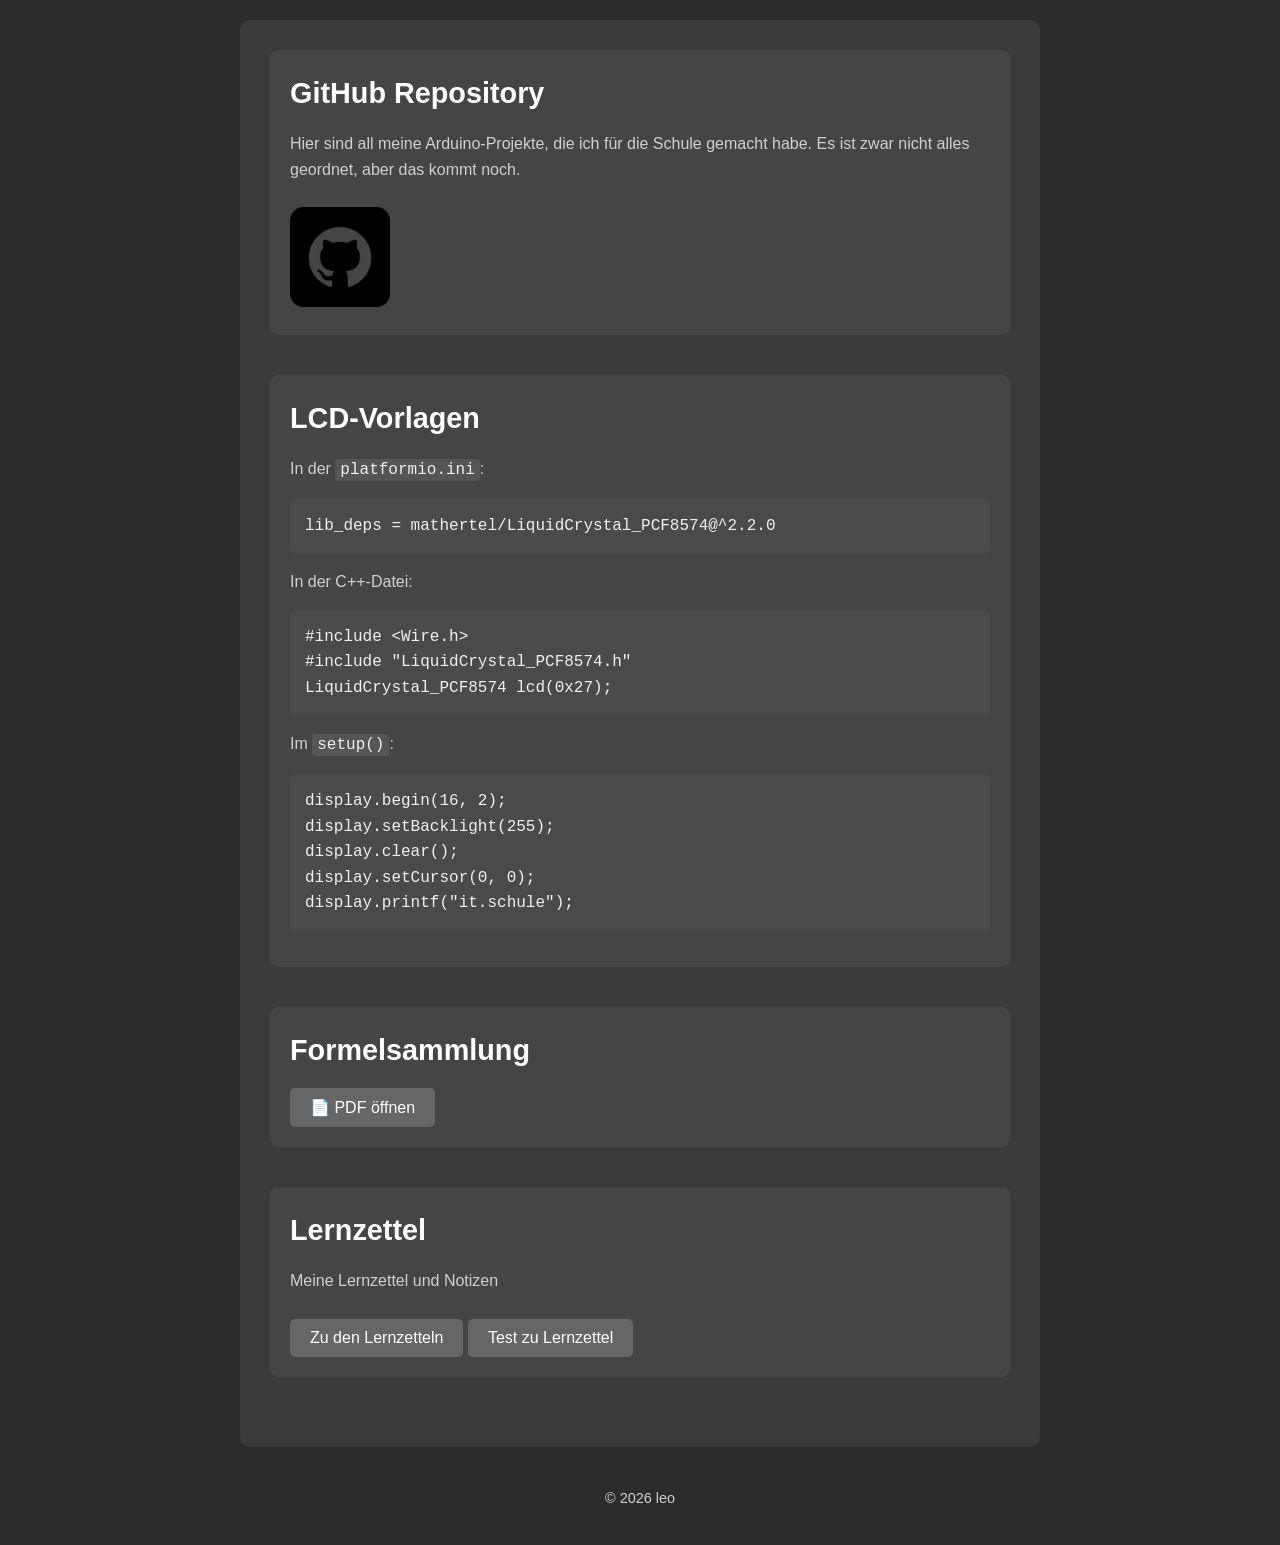
==== index.html @ ec0eaf1e "Update index.html" ====
<!DOCTYPE html>
<html lang="de">
<head>
    <meta charset="UTF-8">
    <meta name="viewport" content="width=device-width, initial-scale=1.0">
    <title>Meine Seite</title>
    <link rel="stylesheet" href="style.css">
</head>
<body>
    <main>
        <section id="github">
            <h2>GitHub Repository</h2>
            <p>Hier sind all meine Arduino-Projekte, die ich für die Schule gemacht habe. Es ist zwar nicht alles geordnet, aber das kommt noch.</p>
            <a href="https://github.com/leoletsplayer/ALLEHEI-ENGLEICH.git" target="_blank" rel="noreferrer noopener">
                <img src="github.png" alt="GitHub Repository Link">
            </a>
        </section>

        <section id="library-vorlagen">
            <h2>LCD-Vorlagen</h2>
            <p>In der <code>platformio.ini</code>:</p>
            <pre><code>lib_deps = mathertel/LiquidCrystal_PCF8574@^2.2.0</code></pre>

            <p>In der C++-Datei:</p>
            <pre><code>#include &lt;Wire.h&gt;
#include "LiquidCrystal_PCF8574.h"
LiquidCrystal_PCF8574 lcd(0x27);</code></pre>

            <p>Im <code>setup()</code>:</p>
            <pre><code>display.begin(16, 2);
display.setBacklight(255);
display.clear();
display.setCursor(0, 0);
display.printf("it.schule");</code></pre>
        </section>

        <section id="pdf-docs">
    <h2>Formelsammlung</h2>
    <button id="pdf-button">📄 PDF öffnen</button>
    <div id="pdf-container" style="display: none; margin-top: 20px;">
        <button id="pdf-close">Schließen ✕</button>
        <iframe id="pdf-viewer" src="" type="application/pdf" width="100%" height="600px"></iframe>
    </div>
</section>
        

        <section id="lernzettel">
            <h2>Lernzettel</h2>
            <p>Meine Lernzettel und Notizen</p>
            <a href="lernzettel-uebersicht.html" style="display: inline-block;">
                <button>Zu den Lernzetteln</button>
            </a>
            <a href="wissenstest.html" style="display: inline-block;">
                <button>Test zu Lernzettel</button>
            </a>
        </section>
    </main>

    <footer>
        <p>&copy; 2026 leo</p>
    </footer>

    <script src="index.js"></script>
</body>
</html>
---- style.css ----
* {
    margin: 0;
    padding: 0;
    box-sizing: border-box;
}

body {
    font-family: 'Arial', sans-serif;
    line-height: 1.6;
    color: #e0e0e0;
    background-color: #2c2c2c;
    min-height: 100vh;
    padding: 20px;
}

header {
    text-align: center;
    margin-bottom: 40px;
}

h1 {
    color: #ffffff;
    font-size: 2.5em;
}

main {
    max-width: 800px;
    margin: 0 auto;
    background: #3a3a3a;
    border-radius: 10px;
    padding: 30px;
}

section {
    margin-bottom: 40px;
    padding: 20px;
    border-radius: 8px;
    background: #454545;
}

h2 {
    color: #ffffff;
    margin-bottom: 15px;
    font-size: 1.8em;
}

p {
    margin-bottom: 15px;
    color: #d0d0d0;
}

a {
    display: inline-block;
    margin-top: 10px;
    color: #87ceeb;
    text-decoration: none;
    font-weight: bold;
    transition: color 0.3s;
}

a:hover {
    color: #ffffff;
}

#github img {
    width: 100px;
    height: auto;
    border-radius: 8px;
    transition: transform 0.3s;
}

#github img:hover {
    transform: scale(1.05);
}

code {
    background: #555;
    color: #f0f0f1;
    padding: 2px 5px;
    border-radius: 3px;
    font-family: 'Courier New', monospace;
}

pre {
    background: #4a4a4a;
    color: #f0f0f0;
    padding: 15px;
    border-radius: 5px;
    overflow-x: auto;
    margin: 15px 0;
}

pre code {
    background: none;
    padding: 0;
}

button {
    background: #666;
    color: #ffffff;
    border: none;
    padding: 10px 20px;
    border-radius: 5px;
    cursor: pointer;
    font-size: 1em;
    transition: background 0.3s;
}

button:hover {
    background: #777;
}

footer {
    text-align: center;
    margin-top: 40px;
    color: #b0b0b0;
    font-size: 0.9em;
}

@media (max-width: 600px) {
    body { padding: 10px; }
    h1 { font-size: 2em; }
    main { padding: 20px; }
    section { padding: 15px; }
    #github img { width: 80px; }
}
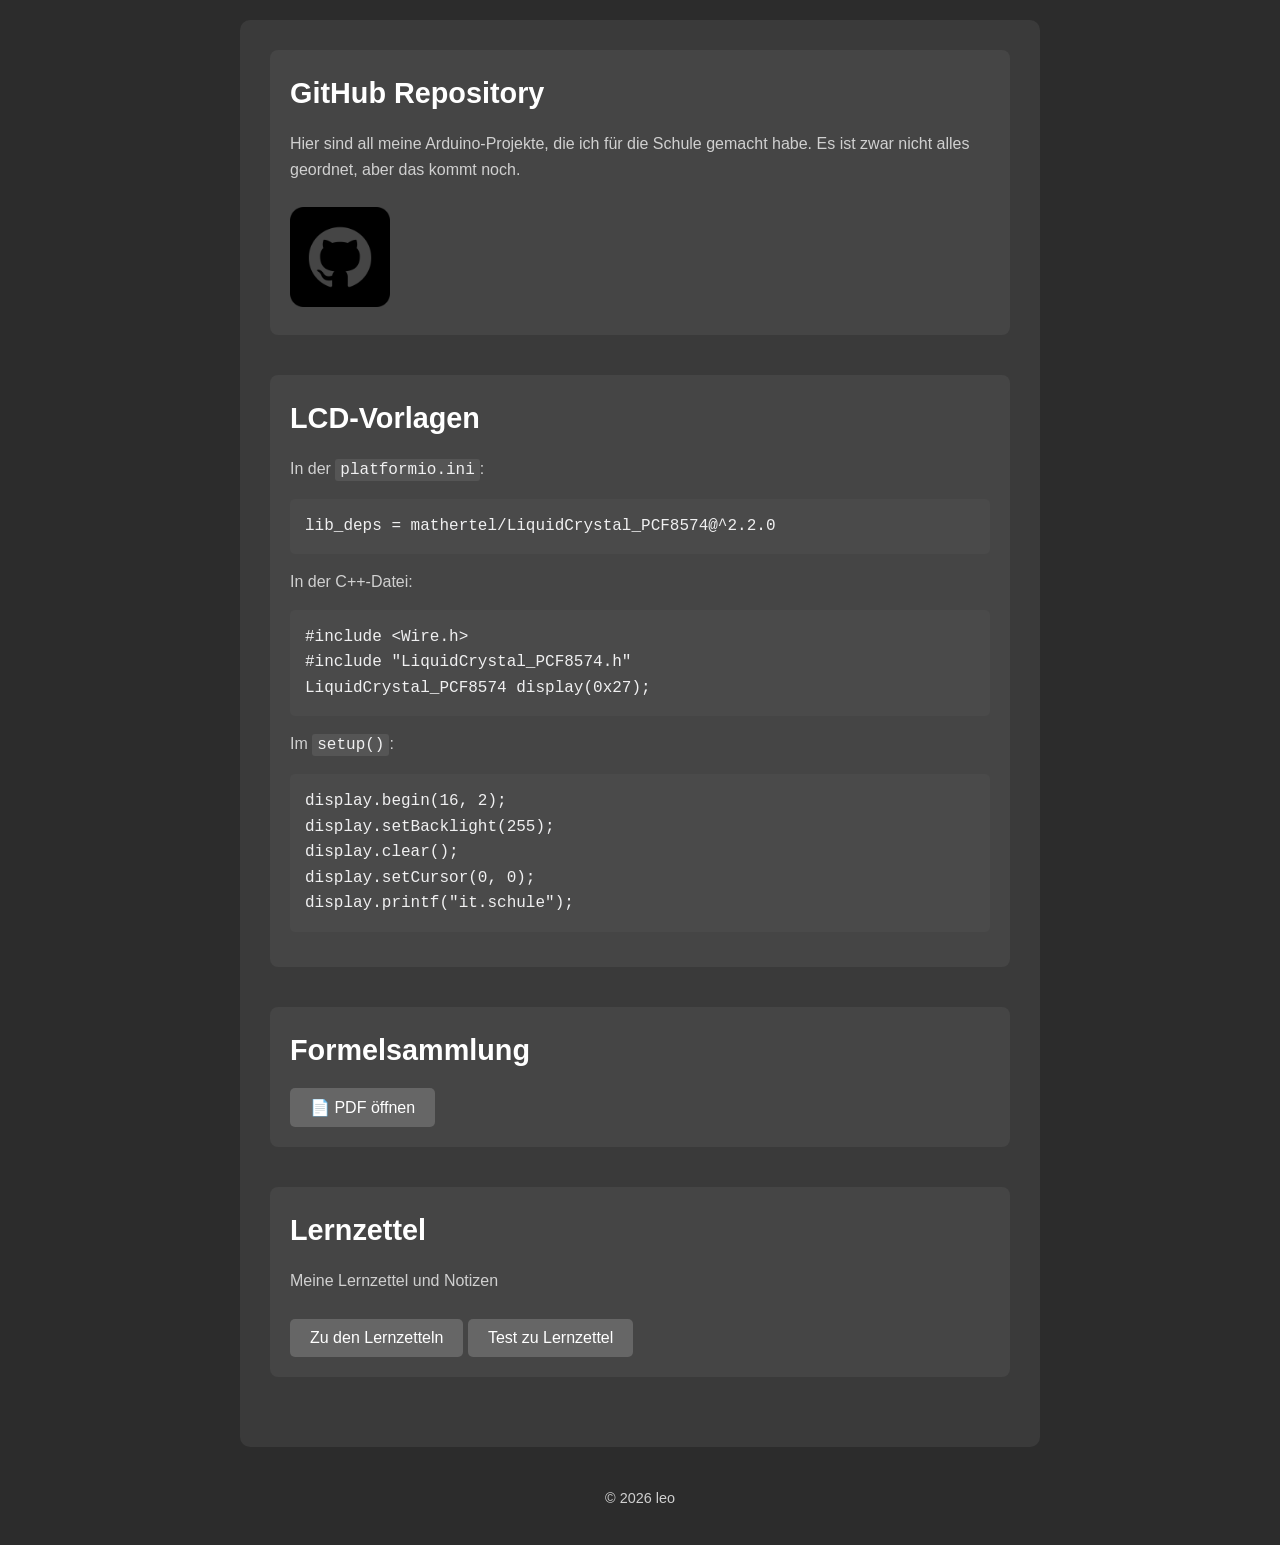
==== commit 1391b613: "Update index.html" ====
--- a/index.html
+++ b/index.html
@@ -24,7 +24,7 @@
             <p>In der C++-Datei:</p>
             <pre><code>#include &lt;Wire.h&gt;
 #include "LiquidCrystal_PCF8574.h"
-LiquidCrystal_PCF8574 lcd(0x27);</code></pre>
+LiquidCrystal_PCF8574 display(0x27);</code></pre>
 
             <p>Im <code>setup()</code>:</p>
             <pre><code>display.begin(16, 2);
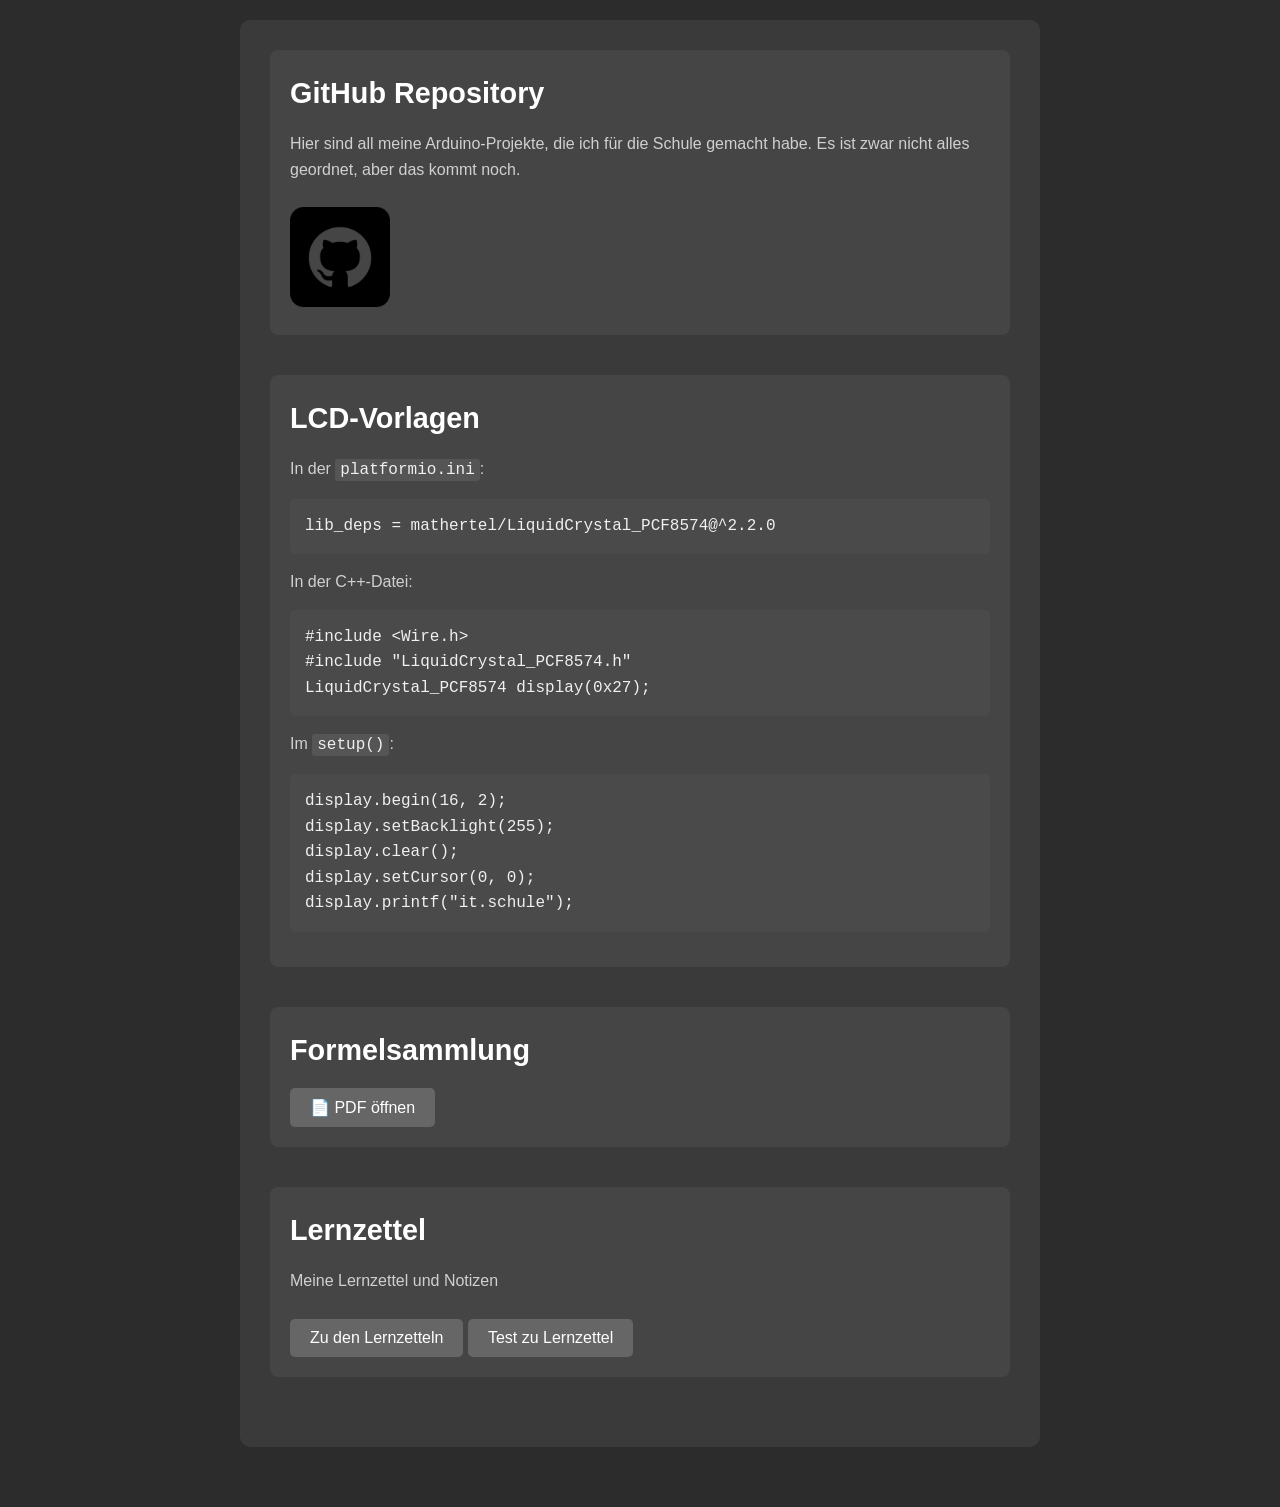
==== commit f714826a: "Update index.html" ====
--- a/index.html
+++ b/index.html
@@ -57,7 +57,7 @@
     </main>
 
     <footer>
-        <p>&copy; 2026 leo</p>
+        
     </footer>
 
     <script src="index.js"></script>
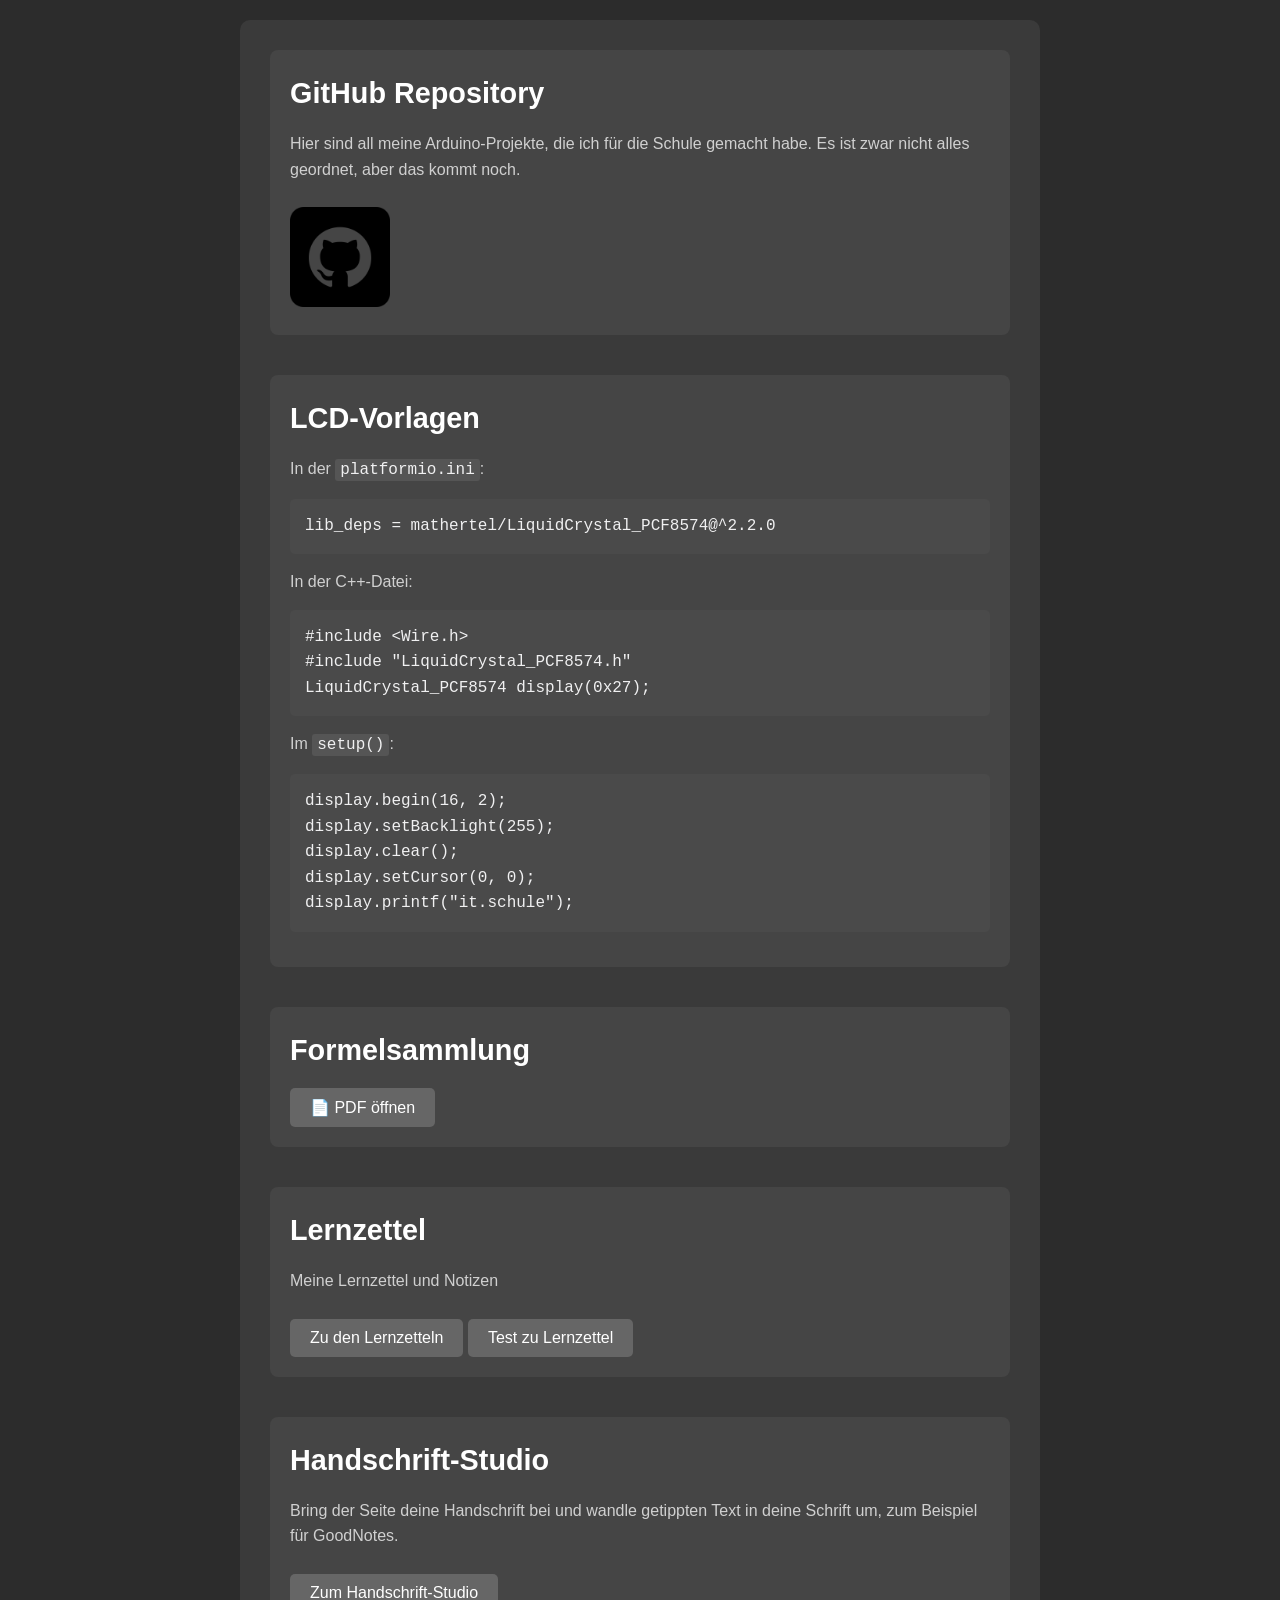
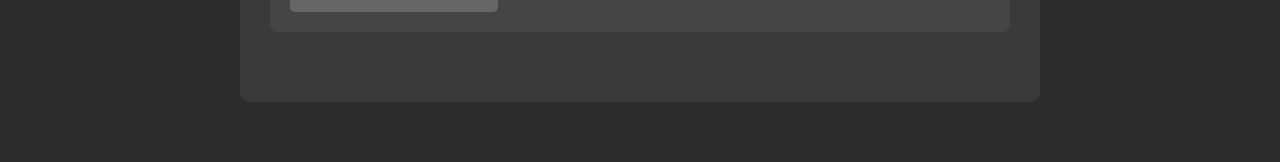
==== commit 8a1dccdf: "Add Handschrift-Studio page and link it from the start page Co-Authored-By: Claude Fable 5.2 <norepl" ====
--- a/index.html
+++ b/index.html
@@ -1,65 +1,73 @@
-<!DOCTYPE html>
-<html lang="de">
-<head>
-    <meta charset="UTF-8">
-    <meta name="viewport" content="width=device-width, initial-scale=1.0">
-    <title>Meine Seite</title>
-    <link rel="stylesheet" href="style.css">
-</head>
-<body>
-    <main>
-        <section id="github">
-            <h2>GitHub Repository</h2>
-            <p>Hier sind all meine Arduino-Projekte, die ich für die Schule gemacht habe. Es ist zwar nicht alles geordnet, aber das kommt noch.</p>
-            <a href="https://github.com/leoletsplayer/ALLEHEI-ENGLEICH.git" target="_blank" rel="noreferrer noopener">
-                <img src="github.png" alt="GitHub Repository Link">
-            </a>
-        </section>
-
-        <section id="library-vorlagen">
-            <h2>LCD-Vorlagen</h2>
-            <p>In der <code>platformio.ini</code>:</p>
-            <pre><code>lib_deps = mathertel/LiquidCrystal_PCF8574@^2.2.0</code></pre>
-
-            <p>In der C++-Datei:</p>
-            <pre><code>#include &lt;Wire.h&gt;
-#include "LiquidCrystal_PCF8574.h"
-LiquidCrystal_PCF8574 display(0x27);</code></pre>
-
-            <p>Im <code>setup()</code>:</p>
-            <pre><code>display.begin(16, 2);
-display.setBacklight(255);
-display.clear();
-display.setCursor(0, 0);
-display.printf("it.schule");</code></pre>
-        </section>
-
-        <section id="pdf-docs">
-    <h2>Formelsammlung</h2>
-    <button id="pdf-button">📄 PDF öffnen</button>
-    <div id="pdf-container" style="display: none; margin-top: 20px;">
-        <button id="pdf-close">Schließen ✕</button>
-        <iframe id="pdf-viewer" src="" type="application/pdf" width="100%" height="600px"></iframe>
-    </div>
-</section>
-        
-
-        <section id="lernzettel">
-            <h2>Lernzettel</h2>
-            <p>Meine Lernzettel und Notizen</p>
-            <a href="lernzettel-uebersicht.html" style="display: inline-block;">
-                <button>Zu den Lernzetteln</button>
-            </a>
-            <a href="wissenstest.html" style="display: inline-block;">
-                <button>Test zu Lernzettel</button>
-            </a>
-        </section>
-    </main>
-
-    <footer>
-        
-    </footer>
-
-    <script src="index.js"></script>
-</body>
-</html>
+<!DOCTYPE html>
+<html lang="de">
+<head>
+    <meta charset="UTF-8">
+    <meta name="viewport" content="width=device-width, initial-scale=1.0">
+    <title>Meine Seite</title>
+    <link rel="stylesheet" href="style.css">
+</head>
+<body>
+    <main>
+        <section id="github">
+            <h2>GitHub Repository</h2>
+            <p>Hier sind all meine Arduino-Projekte, die ich für die Schule gemacht habe. Es ist zwar nicht alles geordnet, aber das kommt noch.</p>
+            <a href="https://github.com/leoletsplayer/ALLEHEI-ENGLEICH.git" target="_blank" rel="noreferrer noopener">
+                <img src="github.png" alt="GitHub Repository Link">
+            </a>
+        </section>
+
+        <section id="library-vorlagen">
+            <h2>LCD-Vorlagen</h2>
+            <p>In der <code>platformio.ini</code>:</p>
+            <pre><code>lib_deps = mathertel/LiquidCrystal_PCF8574@^2.2.0</code></pre>
+
+            <p>In der C++-Datei:</p>
+            <pre><code>#include &lt;Wire.h&gt;
+#include "LiquidCrystal_PCF8574.h"
+LiquidCrystal_PCF8574 display(0x27);</code></pre>
+
+            <p>Im <code>setup()</code>:</p>
+            <pre><code>display.begin(16, 2);
+display.setBacklight(255);
+display.clear();
+display.setCursor(0, 0);
+display.printf("it.schule");</code></pre>
+        </section>
+
+        <section id="pdf-docs">
+    <h2>Formelsammlung</h2>
+    <button id="pdf-button">📄 PDF öffnen</button>
+    <div id="pdf-container" style="display: none; margin-top: 20px;">
+        <button id="pdf-close">Schließen ✕</button>
+        <iframe id="pdf-viewer" src="" type="application/pdf" width="100%" height="600px"></iframe>
+    </div>
+</section>
+        
+
+        <section id="lernzettel">
+            <h2>Lernzettel</h2>
+            <p>Meine Lernzettel und Notizen</p>
+            <a href="lernzettel-uebersicht.html" style="display: inline-block;">
+                <button>Zu den Lernzetteln</button>
+            </a>
+            <a href="wissenstest.html" style="display: inline-block;">
+                <button>Test zu Lernzettel</button>
+            </a>
+        </section>
+
+        <section id="handschrift">
+            <h2>Handschrift-Studio</h2>
+            <p>Bring der Seite deine Handschrift bei und wandle getippten Text in deine Schrift um, zum Beispiel für GoodNotes.</p>
+            <a href="handschrift.html" style="display: inline-block;">
+                <button>Zum Handschrift-Studio</button>
+            </a>
+        </section>
+    </main>
+
+    <footer>
+        
+    </footer>
+
+    <script src="index.js"></script>
+</body>
+</html>
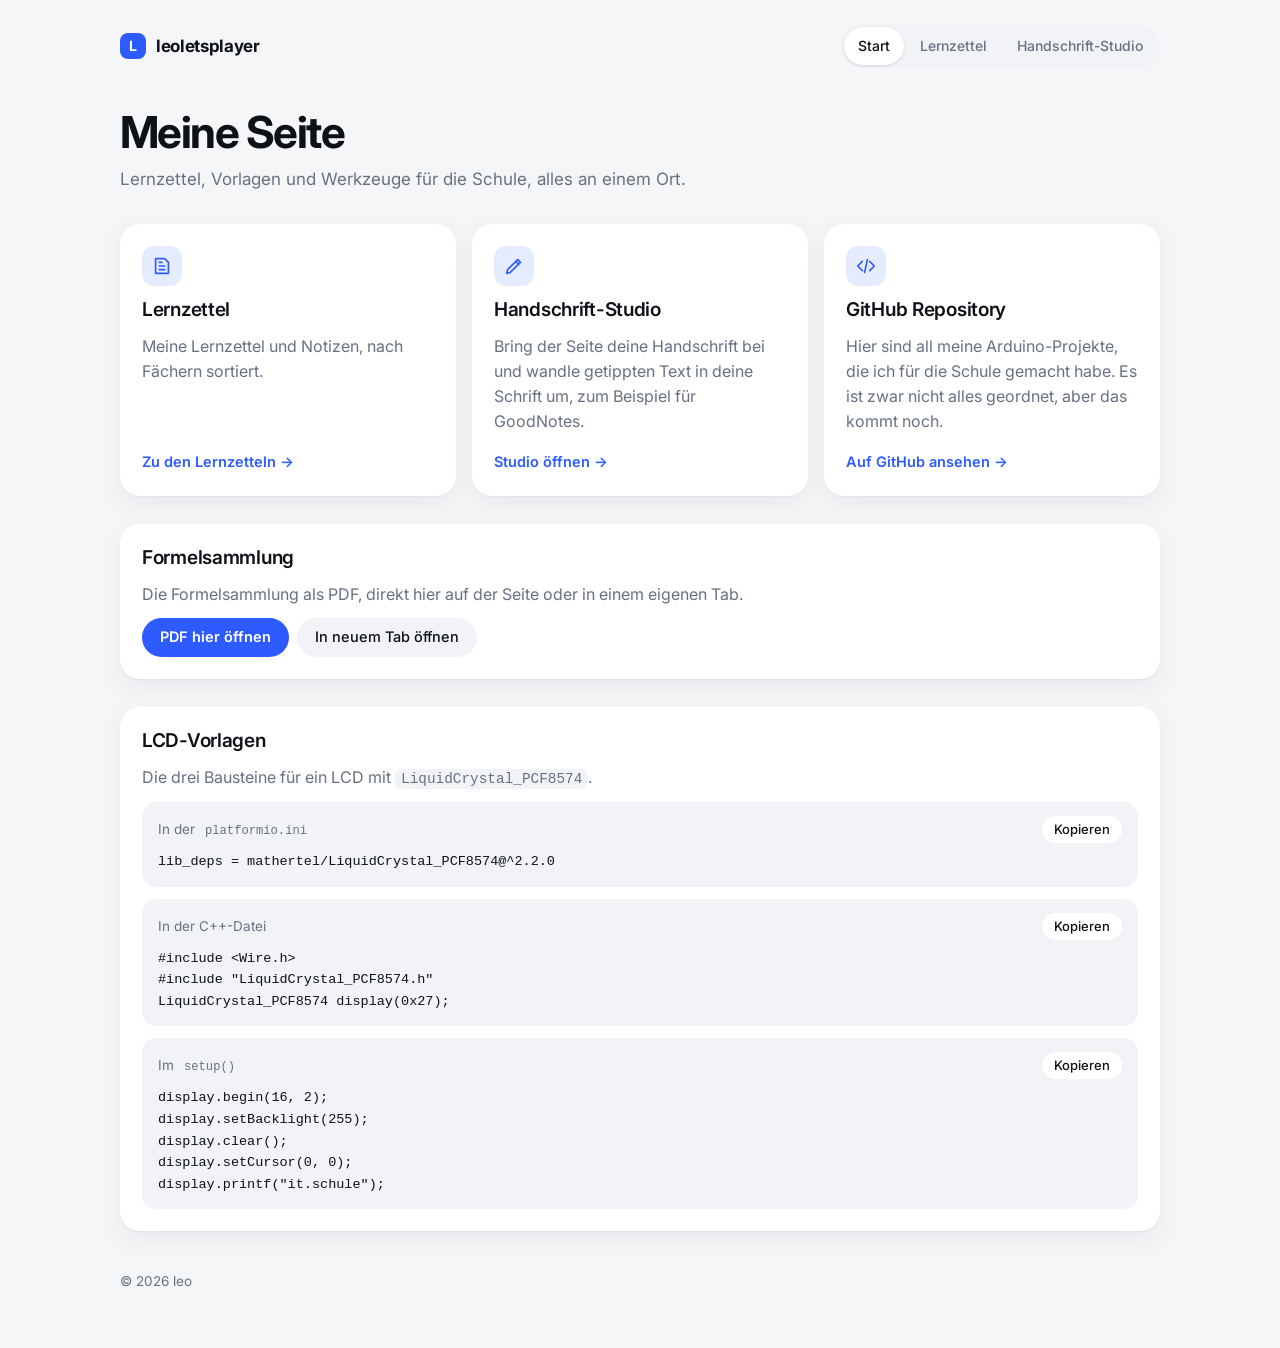
==== commit 2d8096d1: "Redesign start page and Lernzettel overview in the clean light style, remove test link Co-Authored-B" ====
--- a/index.html
+++ b/index.html
@@ -2,70 +2,86 @@
 <html lang="de">
 <head>
     <meta charset="UTF-8">
-    <meta name="viewport" content="width=device-width, initial-scale=1.0">
+    <meta name="viewport" content="width=device-width, initial-scale=1.0, viewport-fit=cover">
     <title>Meine Seite</title>
+    <link rel="stylesheet" href="https://fonts.googleapis.com/css2?family=Inter:wght@400;500;600;700&display=swap">
     <link rel="stylesheet" href="style.css">
 </head>
 <body>
     <main>
-        <section id="github">
-            <h2>GitHub Repository</h2>
-            <p>Hier sind all meine Arduino-Projekte, die ich für die Schule gemacht habe. Es ist zwar nicht alles geordnet, aber das kommt noch.</p>
-            <a href="https://github.com/leoletsplayer/ALLEHEI-ENGLEICH.git" target="_blank" rel="noreferrer noopener">
-                <img src="github.png" alt="GitHub Repository Link">
+        <header class="top">
+            <a class="brand" href="index.html"><i>L</i>leoletsplayer</a>
+            <nav class="nav" aria-label="Seiten">
+                <a href="index.html" aria-current="page">Start</a>
+                <a href="lernzettel-uebersicht.html">Lernzettel</a>
+                <a href="handschrift.html">Handschrift-Studio</a>
+            </nav>
+        </header>
+
+        <div class="intro">
+            <h1>Meine Seite</h1>
+            <p>Lernzettel, Vorlagen und Werkzeuge für die Schule, alles an einem Ort.</p>
+        </div>
+
+        <div class="grid">
+            <a class="card" href="lernzettel-uebersicht.html" id="lernzettel">
+                <span class="icon"><svg viewBox="0 0 24 24" aria-hidden="true"><path d="M5 4h10l4 4v12H5z"/><path d="M9 12h6M9 16h6M9 8h3"/></svg></span>
+                <h2>Lernzettel</h2>
+                <p>Meine Lernzettel und Notizen, nach Fächern sortiert.</p>
+                <span class="go">Zu den Lernzetteln</span>
             </a>
+            <a class="card" href="handschrift.html" id="handschrift">
+                <span class="icon"><svg viewBox="0 0 24 24" aria-hidden="true"><path d="M4 20l4-1 11-11-3-3L5 16z"/><path d="M14 7l3 3"/></svg></span>
+                <h2>Handschrift-Studio</h2>
+                <p>Bring der Seite deine Handschrift bei und wandle getippten Text in deine Schrift um, zum Beispiel für GoodNotes.</p>
+                <span class="go">Studio öffnen</span>
+            </a>
+            <a class="card" href="https://github.com/leoletsplayer/ALLEHEI-ENGLEICH.git" target="_blank" rel="noreferrer noopener" id="github">
+                <span class="icon"><svg viewBox="0 0 24 24" aria-hidden="true"><path d="M8 7l-5 5 5 5M16 7l5 5-5 5M13.5 5l-3 14"/></svg></span>
+                <h2>GitHub Repository</h2>
+                <p>Hier sind all meine Arduino-Projekte, die ich für die Schule gemacht habe. Es ist zwar nicht alles geordnet, aber das kommt noch.</p>
+                <span class="go">Auf GitHub ansehen</span>
+            </a>
+        </div>
+
+        <section class="card" id="pdf-docs">
+            <h2>Formelsammlung</h2>
+            <p>Die Formelsammlung als PDF, direkt hier auf der Seite oder in einem eigenen Tab.</p>
+            <div class="row">
+                <button class="primary" id="pdf-button">PDF hier öffnen</button>
+                <a class="btn" href="Formelsammlung.pdf" target="_blank" rel="noopener">In neuem Tab öffnen</a>
+            </div>
+            <div id="pdf-container" hidden>
+                <iframe id="pdf-viewer" src="" title="Formelsammlung"></iframe>
+            </div>
         </section>
 
-        <section id="library-vorlagen">
+        <section class="card" id="library-vorlagen">
             <h2>LCD-Vorlagen</h2>
-            <p>In der <code>platformio.ini</code>:</p>
-            <pre><code>lib_deps = mathertel/LiquidCrystal_PCF8574@^2.2.0</code></pre>
-
-            <p>In der C++-Datei:</p>
-            <pre><code>#include &lt;Wire.h&gt;
+            <p>Die drei Bausteine für ein LCD mit <code>LiquidCrystal_PCF8574</code>.</p>
+            <div class="snippet">
+                <div class="row"><span class="label">In der <code>platformio.ini</code></span><button class="small copy">Kopieren</button></div>
+                <pre><code>lib_deps = mathertel/LiquidCrystal_PCF8574@^2.2.0</code></pre>
+            </div>
+            <div class="snippet">
+                <div class="row"><span class="label">In der C++-Datei</span><button class="small copy">Kopieren</button></div>
+                <pre><code>#include &lt;Wire.h&gt;
 #include "LiquidCrystal_PCF8574.h"
 LiquidCrystal_PCF8574 display(0x27);</code></pre>
-
-            <p>Im <code>setup()</code>:</p>
-            <pre><code>display.begin(16, 2);
+            </div>
+            <div class="snippet">
+                <div class="row"><span class="label">Im <code>setup()</code></span><button class="small copy">Kopieren</button></div>
+                <pre><code>display.begin(16, 2);
 display.setBacklight(255);
 display.clear();
 display.setCursor(0, 0);
 display.printf("it.schule");</code></pre>
-        </section>
-
-        <section id="pdf-docs">
-    <h2>Formelsammlung</h2>
-    <button id="pdf-button">📄 PDF öffnen</button>
-    <div id="pdf-container" style="display: none; margin-top: 20px;">
-        <button id="pdf-close">Schließen ✕</button>
-        <iframe id="pdf-viewer" src="" type="application/pdf" width="100%" height="600px"></iframe>
-    </div>
-</section>
-        
-
-        <section id="lernzettel">
-            <h2>Lernzettel</h2>
-            <p>Meine Lernzettel und Notizen</p>
-            <a href="lernzettel-uebersicht.html" style="display: inline-block;">
-                <button>Zu den Lernzetteln</button>
-            </a>
-            <a href="wissenstest.html" style="display: inline-block;">
-                <button>Test zu Lernzettel</button>
-            </a>
-        </section>
-
-        <section id="handschrift">
-            <h2>Handschrift-Studio</h2>
-            <p>Bring der Seite deine Handschrift bei und wandle getippten Text in deine Schrift um, zum Beispiel für GoodNotes.</p>
-            <a href="handschrift.html" style="display: inline-block;">
-                <button>Zum Handschrift-Studio</button>
-            </a>
+            </div>
         </section>
     </main>
 
     <footer>
-        
+        <p>&copy; 2026 leo</p>
     </footer>
 
     <script src="index.js"></script>
--- a/style.css
+++ b/style.css
@@ -1,126 +1,79 @@
-* {
-    margin: 0;
-    padding: 0;
-    box-sizing: border-box;
-}
-
-body {
-    font-family: 'Arial', sans-serif;
-    line-height: 1.6;
-    color: #e0e0e0;
-    background-color: #2c2c2c;
-    min-height: 100vh;
-    padding: 20px;
-}
-
-header {
-    text-align: center;
-    margin-bottom: 40px;
-}
-
-h1 {
-    color: #ffffff;
-    font-size: 2.5em;
-}
-
-main {
-    max-width: 800px;
-    margin: 0 auto;
-    background: #3a3a3a;
-    border-radius: 10px;
-    padding: 30px;
-}
-
-section {
-    margin-bottom: 40px;
-    padding: 20px;
-    border-radius: 8px;
-    background: #454545;
-}
-
-h2 {
-    color: #ffffff;
-    margin-bottom: 15px;
-    font-size: 1.8em;
-}
-
-p {
-    margin-bottom: 15px;
-    color: #d0d0d0;
-}
-
-a {
-    display: inline-block;
-    margin-top: 10px;
-    color: #87ceeb;
-    text-decoration: none;
-    font-weight: bold;
-    transition: color 0.3s;
-}
-
-a:hover {
-    color: #ffffff;
-}
-
-#github img {
-    width: 100px;
-    height: auto;
-    border-radius: 8px;
-    transition: transform 0.3s;
-}
-
-#github img:hover {
-    transform: scale(1.05);
-}
-
-code {
-    background: #555;
-    color: #f0f0f1;
-    padding: 2px 5px;
-    border-radius: 3px;
-    font-family: 'Courier New', monospace;
-}
-
-pre {
-    background: #4a4a4a;
-    color: #f0f0f0;
-    padding: 15px;
-    border-radius: 5px;
-    overflow-x: auto;
-    margin: 15px 0;
-}
-
-pre code {
-    background: none;
-    padding: 0;
-}
-
-button {
-    background: #666;
-    color: #ffffff;
-    border: none;
-    padding: 10px 20px;
-    border-radius: 5px;
-    cursor: pointer;
-    font-size: 1em;
-    transition: background 0.3s;
-}
-
-button:hover {
-    background: #777;
-}
-
-footer {
-    text-align: center;
-    margin-top: 40px;
-    color: #b0b0b0;
-    font-size: 0.9em;
-}
-
-@media (max-width: 600px) {
-    body { padding: 10px; }
-    h1 { font-size: 2em; }
-    main { padding: 20px; }
-    section { padding: 15px; }
-    #github img { width: 80px; }
-}
+/* Gemeinsamer Stil der Website: hell, ruhig, wenige große Karten, eine Akzentfarbe. */
+:root {
+    --bg: #f5f6f8; --surface: #ffffff; --cell: #f1f3f7; --fg: #0e1116; --muted: #687182; --line: #e4e7ee;
+    --accent: #2d5bff; --accent-fg: #ffffff; --accent-soft: #e6ecff;
+    --shadow: 0 1px 2px rgba(16, 24, 40, .04), 0 8px 24px rgba(16, 24, 40, .06);
+    --font: "Inter", system-ui, -apple-system, "Segoe UI", sans-serif;
+    --mono: ui-monospace, "SF Mono", Menlo, Consolas, monospace;
+    color-scheme: light;
+}
+
+* { margin: 0; padding: 0; box-sizing: border-box; }
+
+body {
+    font: 16px/1.55 var(--font);
+    color: var(--fg);
+    background: var(--bg);
+    min-height: 100vh;
+    padding: 24px max(16px, env(safe-area-inset-right, 0px)) 56px max(16px, env(safe-area-inset-left, 0px));
+    -webkit-font-smoothing: antialiased;
+}
+
+main { max-width: 1040px; margin: 0 auto; display: flex; flex-direction: column; gap: 28px; }
+
+/* Kopfzeile */
+.top { display: flex; flex-wrap: wrap; align-items: center; justify-content: space-between; gap: 12px; }
+.brand { display: flex; align-items: center; gap: 10px; font-weight: 700; font-size: 17px; letter-spacing: -.02em; color: var(--fg); text-decoration: none; }
+.brand i { width: 26px; height: 26px; border-radius: 8px; background: var(--accent); display: grid; place-items: center; color: var(--accent-fg); font: 700 14px/1 var(--font); font-style: normal; }
+.nav { display: inline-flex; flex-wrap: wrap; gap: 2px; background: var(--cell); border-radius: 999px; padding: 3px; }
+.nav a { padding: 8px 14px; border-radius: 999px; color: var(--muted); font-size: 14px; font-weight: 500; text-decoration: none; }
+.nav a:hover { color: var(--fg); }
+.nav a[aria-current="page"] { background: var(--surface); color: var(--fg); box-shadow: 0 1px 3px rgba(16, 24, 40, .14); }
+
+/* Text */
+h1 { font-size: clamp(30px, 5vw, 44px); line-height: 1.1; letter-spacing: -.035em; font-weight: 700; text-wrap: balance; }
+h2 { font-size: 19px; line-height: 1.25; letter-spacing: -.015em; font-weight: 600; }
+p { color: var(--muted); max-width: 62ch; }
+.intro { display: flex; flex-direction: column; gap: 10px; padding-block: 12px 4px; }
+.intro p { font-size: 17px; }
+a { color: var(--accent); }
+
+/* Karten */
+.grid { display: grid; grid-template-columns: repeat(auto-fit, minmax(min(100%, 280px), 1fr)); gap: 16px; }
+.card { background: var(--surface); border-radius: 20px; box-shadow: var(--shadow); padding: 22px; display: flex; flex-direction: column; gap: 12px; min-width: 0; }
+a.card { color: inherit; text-decoration: none; transition: transform .15s, box-shadow .15s; }
+a.card:hover { transform: translateY(-2px); box-shadow: 0 2px 4px rgba(16, 24, 40, .05), 0 14px 32px rgba(16, 24, 40, .1); }
+a.card .go { margin-top: auto; padding-top: 6px; color: var(--accent); font-weight: 600; font-size: 14.5px; }
+a.card .go::after { content: " →"; }
+.icon { width: 40px; height: 40px; border-radius: 12px; background: var(--accent-soft); color: var(--accent); display: grid; place-items: center; }
+.icon svg { width: 22px; height: 22px; fill: none; stroke: currentColor; stroke-width: 1.8; stroke-linecap: round; stroke-linejoin: round; }
+
+/* Knöpfe */
+.row { display: flex; flex-wrap: wrap; gap: 8px; align-items: center; }
+button, .btn {
+    font: 500 14.5px/1 var(--font); color: var(--fg); background: var(--cell); border: 0; border-radius: 999px;
+    padding: 12px 18px; cursor: pointer; text-decoration: none; display: inline-flex; align-items: center; gap: 8px; transition: background .15s, opacity .15s;
+}
+button:hover, .btn:hover { background: var(--line); }
+button.primary, .btn.primary { background: var(--accent); color: var(--accent-fg); font-weight: 600; }
+button.primary:hover, .btn.primary:hover { background: var(--accent); opacity: .9; }
+button.small { padding: 7px 12px; font-size: 13px; }
+:focus-visible { outline: 2px solid var(--accent); outline-offset: 2px; }
+
+/* Code */
+code { font-family: var(--mono); font-size: .9em; background: var(--cell); padding: 2px 6px; border-radius: 6px; }
+.snippet { background: var(--cell); border-radius: 14px; padding: 14px 16px; display: flex; flex-direction: column; gap: 8px; min-width: 0; }
+.snippet .row { justify-content: space-between; }
+.snippet .label { font-size: 13.5px; color: var(--muted); }
+.snippet button { background: var(--surface); }
+pre { overflow-x: auto; font: 13.5px/1.6 var(--mono); color: var(--fg); }
+pre code { background: none; padding: 0; font-size: inherit; }
+
+/* PDF */
+#pdf-container { display: flex; flex-direction: column; gap: 10px; }
+#pdf-viewer { width: 100%; height: 70vh; border: 0; border-radius: 14px; background: var(--cell); }
+[hidden] { display: none !important; }
+
+footer { max-width: 1040px; margin: 40px auto 0; color: var(--muted); font-size: 13.5px; }
+
+@media (prefers-reduced-motion: reduce) { a.card, button, .btn { transition: none; } a.card:hover { transform: none; } }
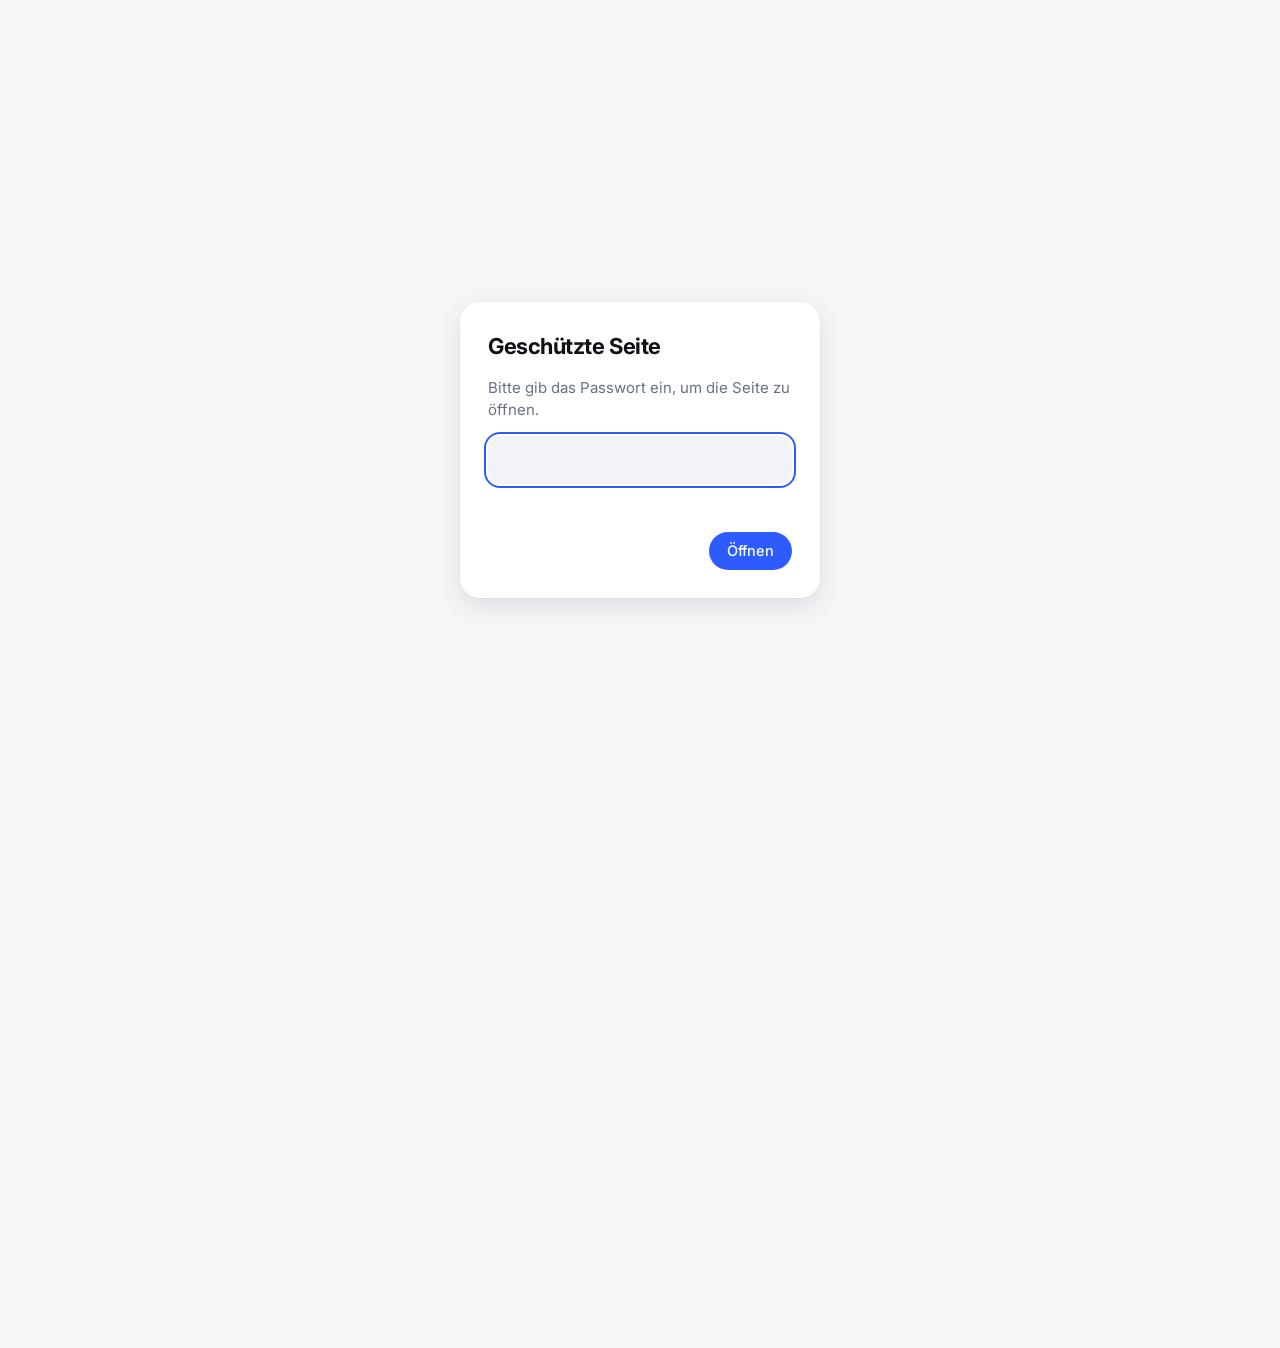
==== commit b2d71990: "Add password gate on all pages, admin login and statistics page Co-Authored-By: Claude Fable 5.2 <no" ====
--- a/index.html
+++ b/index.html
@@ -2,10 +2,11 @@
 <html lang="de">
 <head>
     <meta charset="UTF-8">
+    <script src="site.js?v=1"></script>
     <meta name="viewport" content="width=device-width, initial-scale=1.0, viewport-fit=cover">
     <title>Meine Seite</title>
     <link rel="stylesheet" href="https://fonts.googleapis.com/css2?family=Inter:wght@400;500;600;700&display=swap">
-    <link rel="stylesheet" href="style.css">
+    <link rel="stylesheet" href="style.css?v=3">
 </head>
 <body>
     <main>
@@ -84,6 +85,6 @@
         <p>&copy; 2026 leo</p>
     </footer>
 
-    <script src="index.js"></script>
+    <script src="index.js?v=2"></script>
 </body>
 </html>
